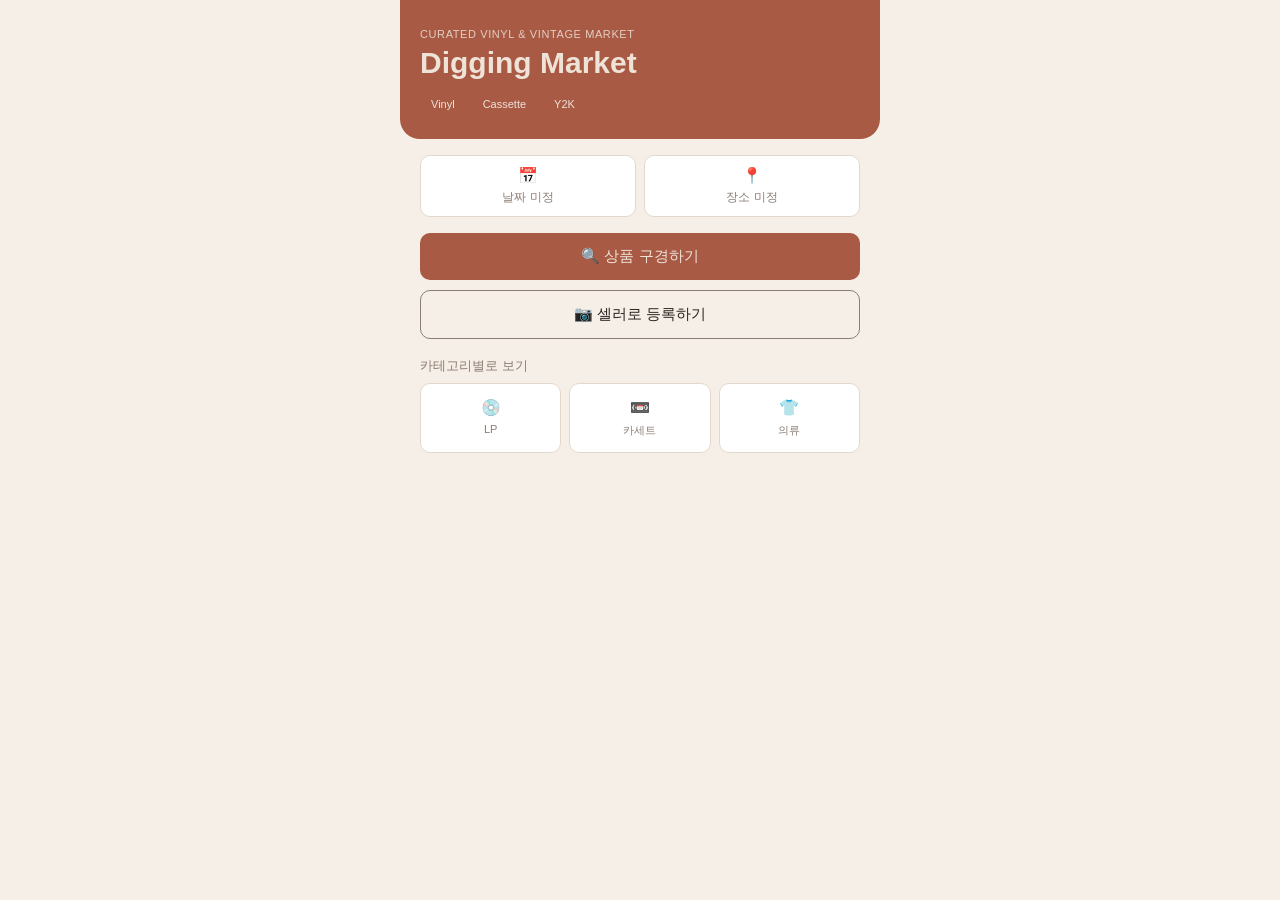
==== static/index.html @ 720cce8f "Digging Market 초기 버전" ====
<!DOCTYPE html>
<html lang="ko">
<head>
<meta charset="UTF-8" />
<meta name="viewport" content="width=device-width, initial-scale=1.0, maximum-scale=1" />
<title>Digging Market</title>
<link rel="stylesheet" href="/static/style.css" />
</head>
<body>
<div class="app">
  <div class="hero">
    <p class="eyebrow">Curated Vinyl &amp; Vintage Market</p>
    <h1>Digging Market</h1>
    <div class="tag-row">
      <span class="tag active">Vinyl</span>
      <span class="tag active">Cassette</span>
      <span class="tag active">Y2K</span>
    </div>
  </div>

  <div class="content">
    <div class="info-row">
      <div class="info-card">
        <div>📅</div>
        <div class="label" id="event-date">날짜 미정</div>
      </div>
      <div class="info-card">
        <div>📍</div>
        <div class="label" id="event-place">장소 미정</div>
      </div>
    </div>

    <div class="btn-block">
      <a href="/feed" style="text-decoration:none; display:block;">
        <button class="btn-primary">🔍 상품 구경하기</button>
      </a>
    </div>
    <div class="btn-block">
      <a href="/sell" style="text-decoration:none; display:block;">
        <button class="btn-outline">📷 셀러로 등록하기</button>
      </a>
    </div>

    <p class="section-title">카테고리별로 보기</p>
    <div class="category-grid">
      <div class="category-cell" onclick="location.href='/feed?category=LP'">
        <div>💿</div><span>LP</span>
      </div>
      <div class="category-cell" onclick="location.href='/feed?category=카세트'">
        <div>📼</div><span>카세트</span>
      </div>
      <div class="category-cell" onclick="location.href='/feed?category=의류'">
        <div>👕</div><span>의류</span>
      </div>
    </div>
  </div>
</div>
</body>
</html>
---- static/style.css ----
:root {
  --brand: #a85a45;
  --brand-dark: #8a4736;
  --cream: #efe3d8;
  --cream-soft: #f6efe7;
  --ink: #2b2422;
  --muted: #8c7d74;
  --border: #e4d8cc;
  --danger: #c0392b;
  --success: #4a7c59;
  --radius: 14px;
  --radius-sm: 10px;
}

* {
  box-sizing: border-box;
}

body {
  margin: 0;
  font-family: -apple-system, BlinkMacSystemFont, "Pretendard", "Apple SD Gothic Neo",
    sans-serif;
  background: var(--cream-soft);
  color: var(--ink);
}

.app {
  max-width: 480px;
  margin: 0 auto;
  min-height: 100vh;
  background: var(--cream-soft);
  padding-bottom: 24px;
}

/* ---------- 헤더/히어로 ---------- */
.hero {
  background: var(--brand);
  padding: 28px 20px 24px;
  border-radius: 0 0 20px 20px;
}

.hero .eyebrow {
  font-size: 11px;
  letter-spacing: 0.6px;
  color: var(--cream);
  opacity: 0.85;
  text-transform: uppercase;
  margin: 0 0 6px;
}

.hero h1 {
  font-size: 30px;
  font-weight: 700;
  color: var(--cream);
  margin: 0 0 12px;
  line-height: 1.15;
}

.tag-row {
  display: flex;
  gap: 6px;
  flex-wrap: wrap;
}

.tag {
  font-size: 11px;
  padding: 4px 10px;
  border-radius: 20px;
  background: rgba(239, 227, 216, 0.15);
  color: var(--cream);
  border: 0.5px solid rgba(239, 227, 216, 0.4);
}

.tag.active {
  background: var(--brand);
  color: var(--cream);
  border-color: var(--brand);
}

.tag.selectable {
  cursor: pointer;
  background: transparent;
  color: var(--muted);
  border: 0.5px solid var(--border);
}

.tag.selectable.active {
  background: var(--brand);
  color: var(--cream);
  border-color: var(--brand);
}

/* ---------- 콘텐츠 영역 ---------- */
.content {
  padding: 16px 20px;
}

.info-row {
  display: flex;
  gap: 8px;
  margin-bottom: 16px;
}

.info-card {
  flex: 1;
  background: #fff;
  border: 0.5px solid var(--border);
  border-radius: var(--radius-sm);
  padding: 10px;
  text-align: center;
}

.info-card .label {
  font-size: 12px;
  color: var(--muted);
  margin-top: 4px;
}

/* ---------- 버튼 ---------- */
button,
.btn {
  font-family: inherit;
  font-size: 15px;
  border-radius: var(--radius-sm);
  padding: 14px;
  cursor: pointer;
  border: none;
  display: flex;
  align-items: center;
  justify-content: center;
  gap: 8px;
  width: 100%;
  transition: opacity 0.15s ease;
}

button:active {
  opacity: 0.8;
}

.btn-primary {
  background: var(--brand);
  color: var(--cream);
}

.btn-outline {
  background: transparent;
  border: 0.5px solid var(--muted);
  color: var(--ink);
}

.btn-block {
  margin-bottom: 10px;
}

.btn:disabled {
  opacity: 0.5;
  cursor: not-allowed;
}

/* ---------- 카테고리 그리드 (랜딩) ---------- */
.category-grid {
  display: grid;
  grid-template-columns: repeat(3, 1fr);
  gap: 8px;
}

.category-cell {
  background: #fff;
  border: 0.5px solid var(--border);
  border-radius: var(--radius-sm);
  padding: 14px 6px;
  text-align: center;
  cursor: pointer;
}

.category-cell span {
  display: block;
  font-size: 11px;
  margin-top: 6px;
  color: var(--muted);
}

/* ---------- 폼 ---------- */
.section-title {
  font-size: 13px;
  color: var(--muted);
  margin: 18px 0 8px;
}

label {
  font-size: 12px;
  color: var(--muted);
  display: block;
  margin-bottom: 4px;
}

input[type="text"],
input[type="number"],
input[type="tel"],
textarea {
  width: 100%;
  padding: 10px 12px;
  border-radius: var(--radius-sm);
  border: 0.5px solid var(--border);
  font-size: 14px;
  margin-bottom: 12px;
  font-family: inherit;
  background: #fff;
  color: var(--ink);
}

textarea {
  resize: vertical;
  min-height: 60px;
}

.upload-box {
  width: 100%;
  aspect-ratio: 4/3;
  background: #fff;
  border: 1.5px dashed var(--border);
  border-radius: var(--radius);
  display: flex;
  flex-direction: column;
  align-items: center;
  justify-content: center;
  gap: 6px;
  margin-bottom: 12px;
  cursor: pointer;
  overflow: hidden;
  position: relative;
}

.upload-box img {
  width: 100%;
  height: 100%;
  object-fit: cover;
}

.upload-box .placeholder {
  color: var(--muted);
  font-size: 13px;
  text-align: center;
}

.ai-badge {
  display: flex;
  align-items: center;
  gap: 6px;
  background: #f3e6dc;
  border-radius: var(--radius-sm);
  padding: 8px 10px;
  margin-bottom: 12px;
  font-size: 12px;
  color: var(--brand-dark);
}

.ai-badge.loading {
  opacity: 0.7;
}

/* ---------- 소비자 피드 ---------- */
.filter-row {
  display: flex;
  gap: 6px;
  overflow-x: auto;
  padding-bottom: 4px;
  margin-bottom: 12px;
}

.item-list {
  display: flex;
  flex-direction: column;
  gap: 8px;
}

.item-card {
  display: flex;
  gap: 10px;
  background: #fff;
  border: 0.5px solid var(--border);
  border-radius: var(--radius-sm);
  padding: 10px;
  align-items: center;
}

.item-thumb {
  width: 56px;
  height: 56px;
  border-radius: 8px;
  object-fit: cover;
  flex-shrink: 0;
  background: var(--cream);
}

.item-info {
  flex: 1;
  min-width: 0;
}

.item-info .title {
  font-size: 13px;
  font-weight: 600;
  margin: 0;
  white-space: nowrap;
  overflow: hidden;
  text-overflow: ellipsis;
}

.item-info .meta {
  font-size: 12px;
  color: var(--muted);
  margin: 3px 0 0;
}

.sold-badge {
  font-size: 10px;
  background: var(--muted);
  color: #fff;
  padding: 2px 6px;
  border-radius: 6px;
  margin-left: 6px;
}

.like-btn {
  background: none;
  border: none;
  width: auto;
  padding: 4px;
  font-size: 18px;
  color: var(--border);
}

.like-btn.liked {
  color: var(--danger);
}

.empty-state {
  text-align: center;
  padding: 40px 20px;
  color: var(--muted);
  font-size: 13px;
}

/* ---------- 상세 모달 ---------- */
.modal-backdrop {
  position: fixed;
  inset: 0;
  background: rgba(43, 36, 34, 0.5);
  display: flex;
  align-items: flex-end;
  justify-content: center;
  z-index: 50;
}

.modal-sheet {
  width: 100%;
  max-width: 480px;
  background: var(--cream-soft);
  border-radius: 20px 20px 0 0;
  padding: 20px;
  max-height: 85vh;
  overflow-y: auto;
}

.modal-sheet img {
  width: 100%;
  border-radius: var(--radius);
  margin-bottom: 12px;
}

/* ---------- 상단 네비 ---------- */
.top-nav {
  display: flex;
  align-items: center;
  gap: 10px;
  padding: 14px 20px 6px;
}

.top-nav a {
  color: var(--ink);
  text-decoration: none;
  font-size: 14px;
}

.top-nav .back {
  font-size: 20px;
  color: var(--ink);
  text-decoration: none;
}

.page-title {
  font-size: 17px;
  font-weight: 700;
  margin: 0;
}

/* ---------- 대시보드 ---------- */
.stat-grid {
  display: grid;
  grid-template-columns: 1fr 1fr;
  gap: 10px;
  margin-bottom: 16px;
}

.stat-card {
  background: #fff;
  border: 0.5px solid var(--border);
  border-radius: var(--radius-sm);
  padding: 14px;
}

.stat-card .value {
  font-size: 24px;
  font-weight: 700;
  color: var(--brand);
}

.stat-card .label {
  font-size: 12px;
  color: var(--muted);
  margin-top: 2px;
}

.toast {
  position: fixed;
  bottom: 24px;
  left: 50%;
  transform: translateX(-50%);
  background: var(--ink);
  color: #fff;
  padding: 10px 18px;
  border-radius: 20px;
  font-size: 13px;
  opacity: 0;
  transition: opacity 0.2s ease;
  pointer-events: none;
  z-index: 100;
}

.toast.show {
  opacity: 1;
}
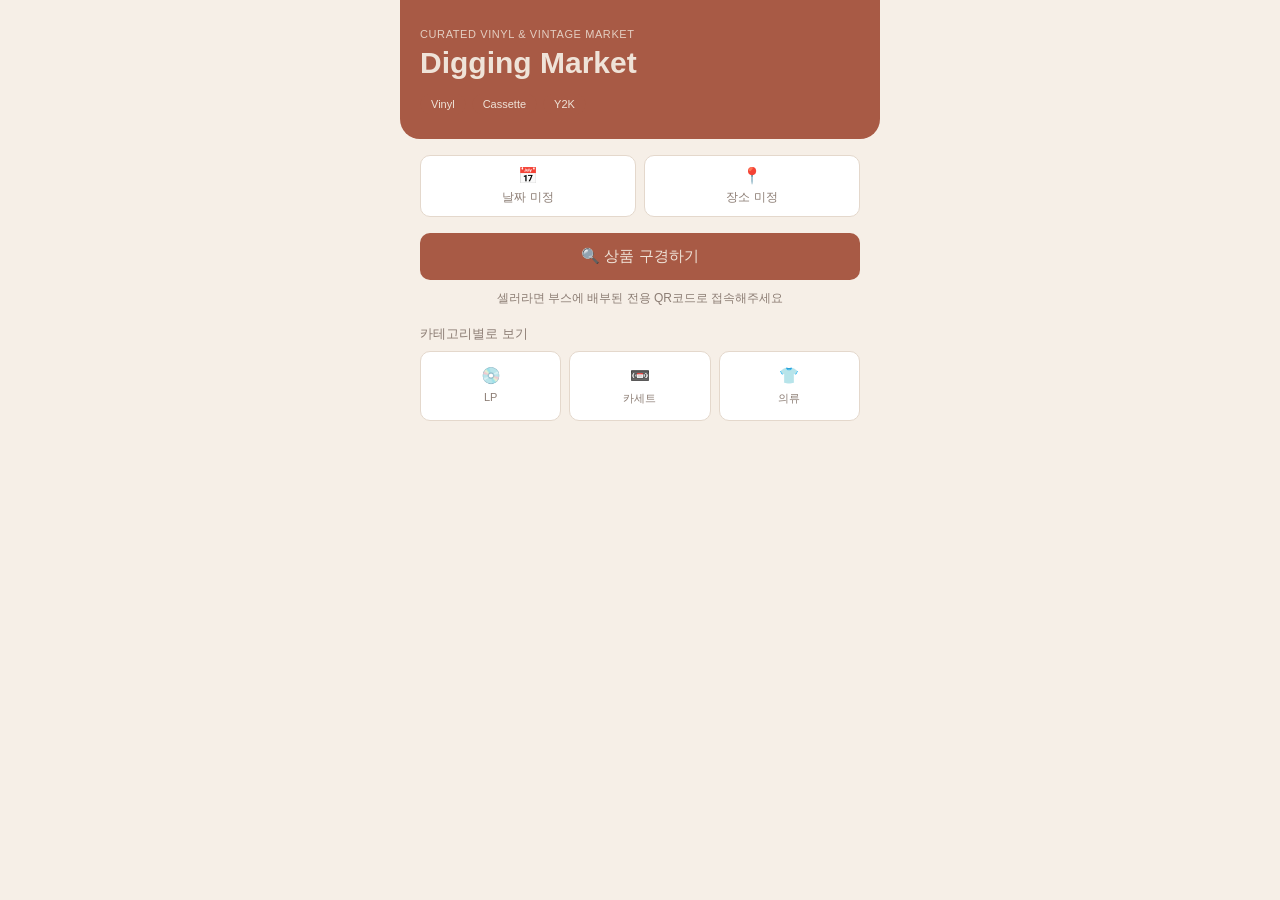
==== commit f3a542e9: "셀러 qr 토큰 + 본인 정보수정 기능 추가" ====
--- a/static/index.html
+++ b/static/index.html
@@ -35,11 +35,9 @@
         <button class="btn-primary">🔍 상품 구경하기</button>
       </a>
     </div>
-    <div class="btn-block">
-      <a href="/sell" style="text-decoration:none; display:block;">
-        <button class="btn-outline">📷 셀러로 등록하기</button>
-      </a>
-    </div>
+    <p style="font-size:12px; color:var(--muted); text-align:center; margin: 4px 0 0;">
+      셀러라면 부스에 배부된 전용 QR코드로 접속해주세요
+    </p>
 
     <p class="section-title">카테고리별로 보기</p>
     <div class="category-grid">
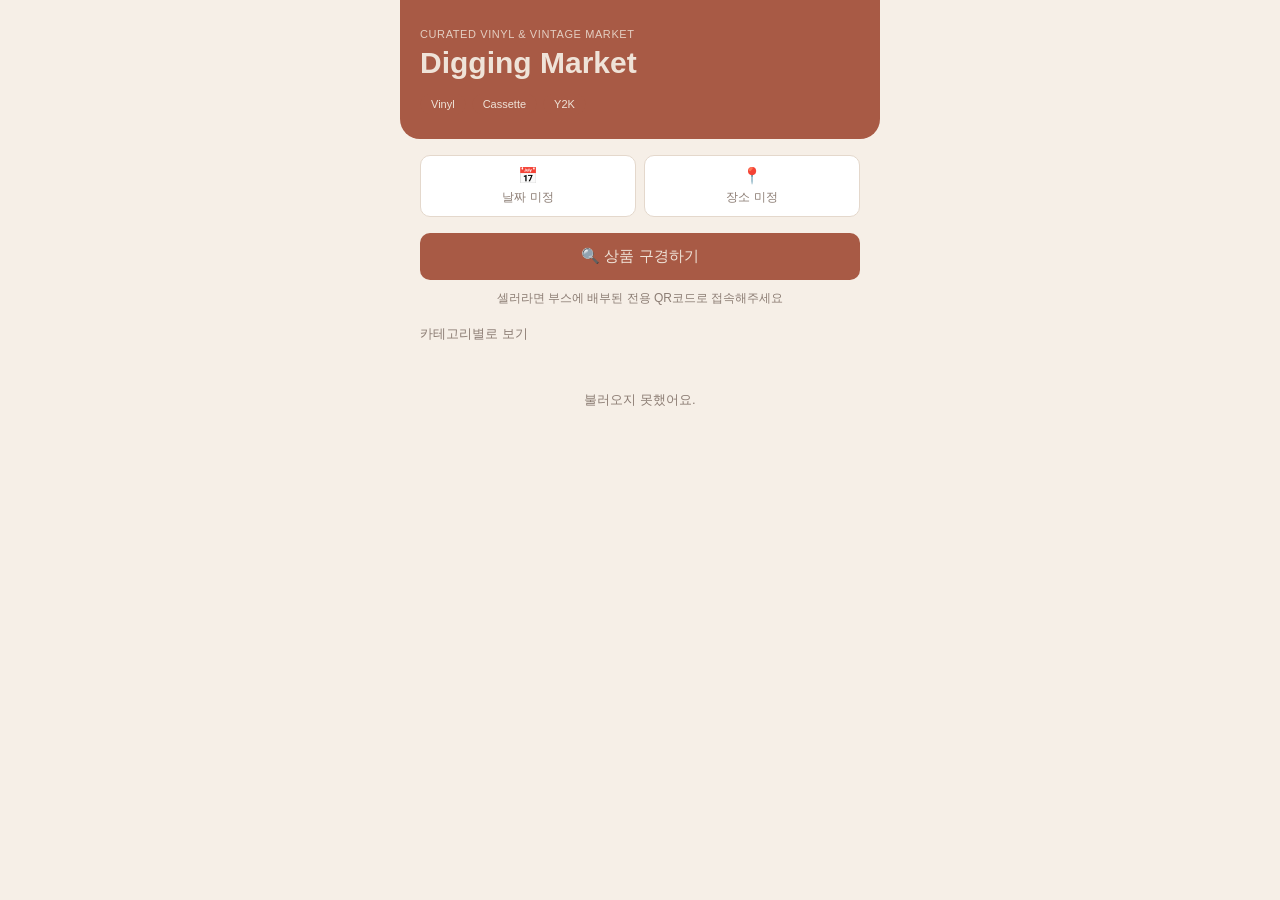
==== commit 78a89b2f: "카테고리 기타 default 처리" ====
--- a/static/index.html
+++ b/static/index.html
@@ -5,6 +5,14 @@
 <meta name="viewport" content="width=device-width, initial-scale=1.0, maximum-scale=1" />
 <title>Digging Market</title>
 <link rel="stylesheet" href="/static/style.css" />
+<link rel="manifest" href="/static/manifest.json" />
+<link rel="icon" type="image/png" href="/static/favicon.png" />
+<link rel="icon" type="image/x-icon" href="/static/favicon.ico" />
+<link rel="apple-touch-icon" href="/static/icons/apple-touch-icon.png" />
+<meta name="theme-color" content="#A85A45" />
+<meta name="apple-mobile-web-app-capable" content="yes" />
+<meta name="apple-mobile-web-app-status-bar-style" content="default" />
+<meta name="apple-mobile-web-app-title" content="Digging Market" />
 </head>
 <body>
 <div class="app">
@@ -40,18 +48,39 @@
     </p>
 
     <p class="section-title">카테고리별로 보기</p>
-    <div class="category-grid">
-      <div class="category-cell" onclick="location.href='/feed?category=LP'">
-        <div>💿</div><span>LP</span>
-      </div>
-      <div class="category-cell" onclick="location.href='/feed?category=카세트'">
-        <div>📼</div><span>카세트</span>
-      </div>
-      <div class="category-cell" onclick="location.href='/feed?category=의류'">
-        <div>👕</div><span>의류</span>
-      </div>
+    <div class="category-grid" id="category-grid">
+      <div class="empty-state" style="grid-column: 1 / -1; padding: 12px;">불러오는 중...</div>
     </div>
   </div>
 </div>
+
+<script>
+async function loadCategoryGrid() {
+  const grid = document.getElementById('category-grid');
+  try {
+    const res = await fetch('/api/categories');
+    const categories = await res.json();
+    if (categories.length === 0) {
+      grid.innerHTML = '<div class="empty-state" style="grid-column: 1 / -1;">아직 카테고리가 없어요.</div>';
+      return;
+    }
+    grid.innerHTML = categories.map(c => `
+      <div class="category-cell" onclick="location.href='/feed?category=${encodeURIComponent(c.name)}'">
+        <div>${c.icon}</div><span>${escapeHtml(c.name)}</span>
+      </div>
+    `).join('');
+  } catch (err) {
+    grid.innerHTML = '<div class="empty-state" style="grid-column: 1 / -1;">불러오지 못했어요.</div>';
+  }
+}
+
+function escapeHtml(str) {
+  const div = document.createElement('div');
+  div.textContent = str || '';
+  return div.innerHTML;
+}
+
+loadCategoryGrid();
+</script>
 </body>
 </html>
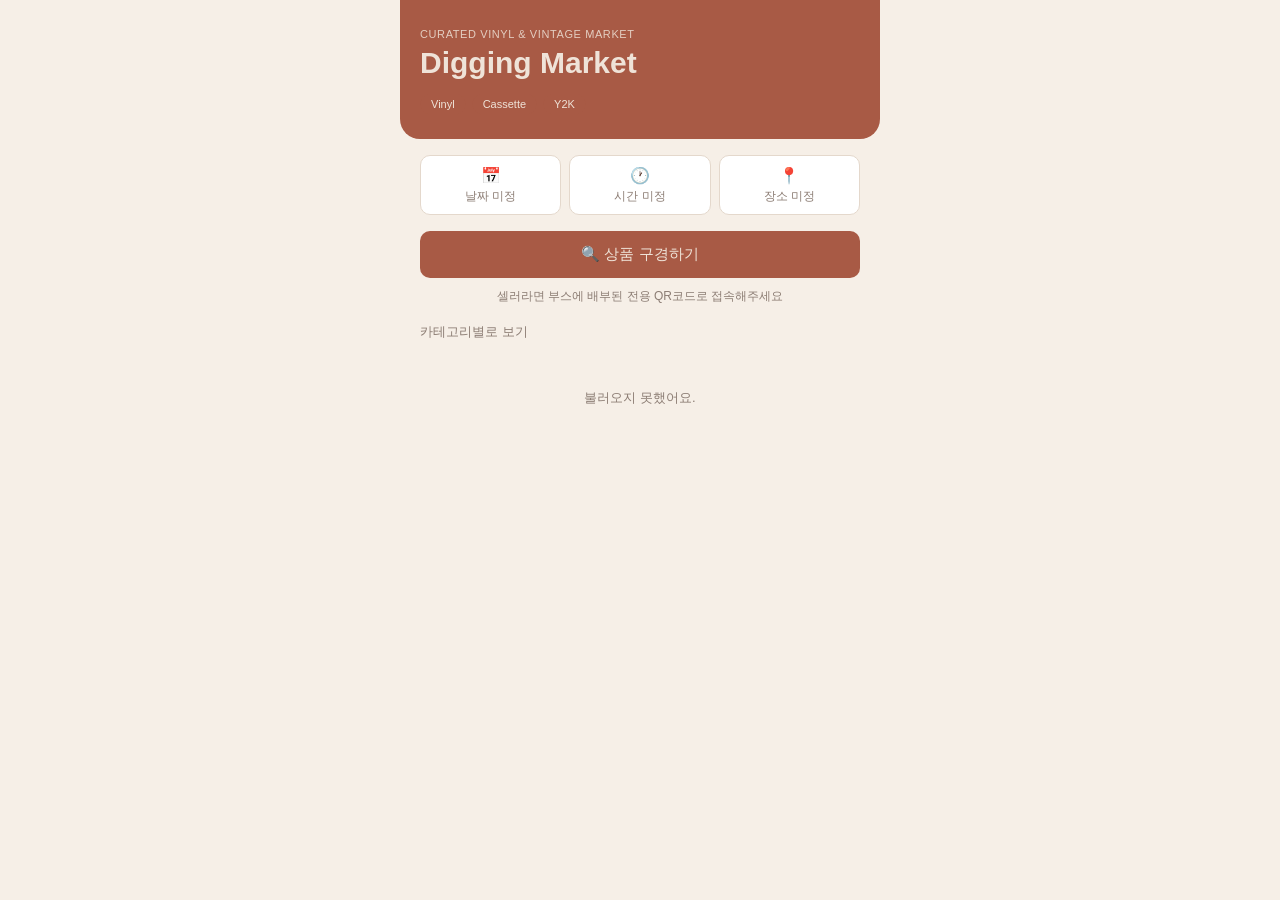
==== commit 8bb4aa3b: "main 화면 수정" ====
--- a/static/index.html
+++ b/static/index.html
@@ -33,6 +33,10 @@
         <div class="label" id="event-date">날짜 미정</div>
       </div>
       <div class="info-card">
+        <div>🕐</div>
+        <div class="label" id="event-time">시간 미정</div>
+      </div>
+      <div class="info-card">
         <div>📍</div>
         <div class="label" id="event-place">장소 미정</div>
       </div>
@@ -55,20 +59,39 @@
 </div>
 
 <script>
+async function loadEventInfo() {
+  try {
+    const res = await fetch('/api/event');
+    const data = await res.json();
+    document.getElementById('event-date').textContent = data.event_date || '날짜 미정';
+    document.getElementById('event-time').textContent = data.event_time || '시간 미정';
+    document.getElementById('event-place').textContent = data.event_place || '장소 미정';
+  } catch (err) {
+    // 실패해도 기본 텍스트("미정")가 이미 표시되어 있으니 그대로 둠
+  }
+}
+
 async function loadCategoryGrid() {
   const grid = document.getElementById('category-grid');
   try {
     const res = await fetch('/api/categories');
     const categories = await res.json();
+
+    const likedCell = `
+      <div class="category-cell" onclick="location.href='/feed?liked=1'">
+        <div>♥</div><span>찜한 것만</span>
+      </div>
+    `;
+
     if (categories.length === 0) {
-      grid.innerHTML = '<div class="empty-state" style="grid-column: 1 / -1;">아직 카테고리가 없어요.</div>';
+      grid.innerHTML = likedCell;
       return;
     }
     grid.innerHTML = categories.map(c => `
       <div class="category-cell" onclick="location.href='/feed?category=${encodeURIComponent(c.name)}'">
         <div>${c.icon}</div><span>${escapeHtml(c.name)}</span>
       </div>
-    `).join('');
+    `).join('') + likedCell;
   } catch (err) {
     grid.innerHTML = '<div class="empty-state" style="grid-column: 1 / -1;">불러오지 못했어요.</div>';
   }
@@ -80,6 +103,7 @@
   return div.innerHTML;
 }
 
+loadEventInfo();
 loadCategoryGrid();
 </script>
 </body>
--- a/static/style.css
+++ b/static/style.css
@@ -114,6 +114,8 @@
   font-size: 12px;
   color: var(--muted);
   margin-top: 4px;
+  word-break: keep-all;
+  line-height: 1.3;
 }
 
 /* ---------- 버튼 ---------- */
